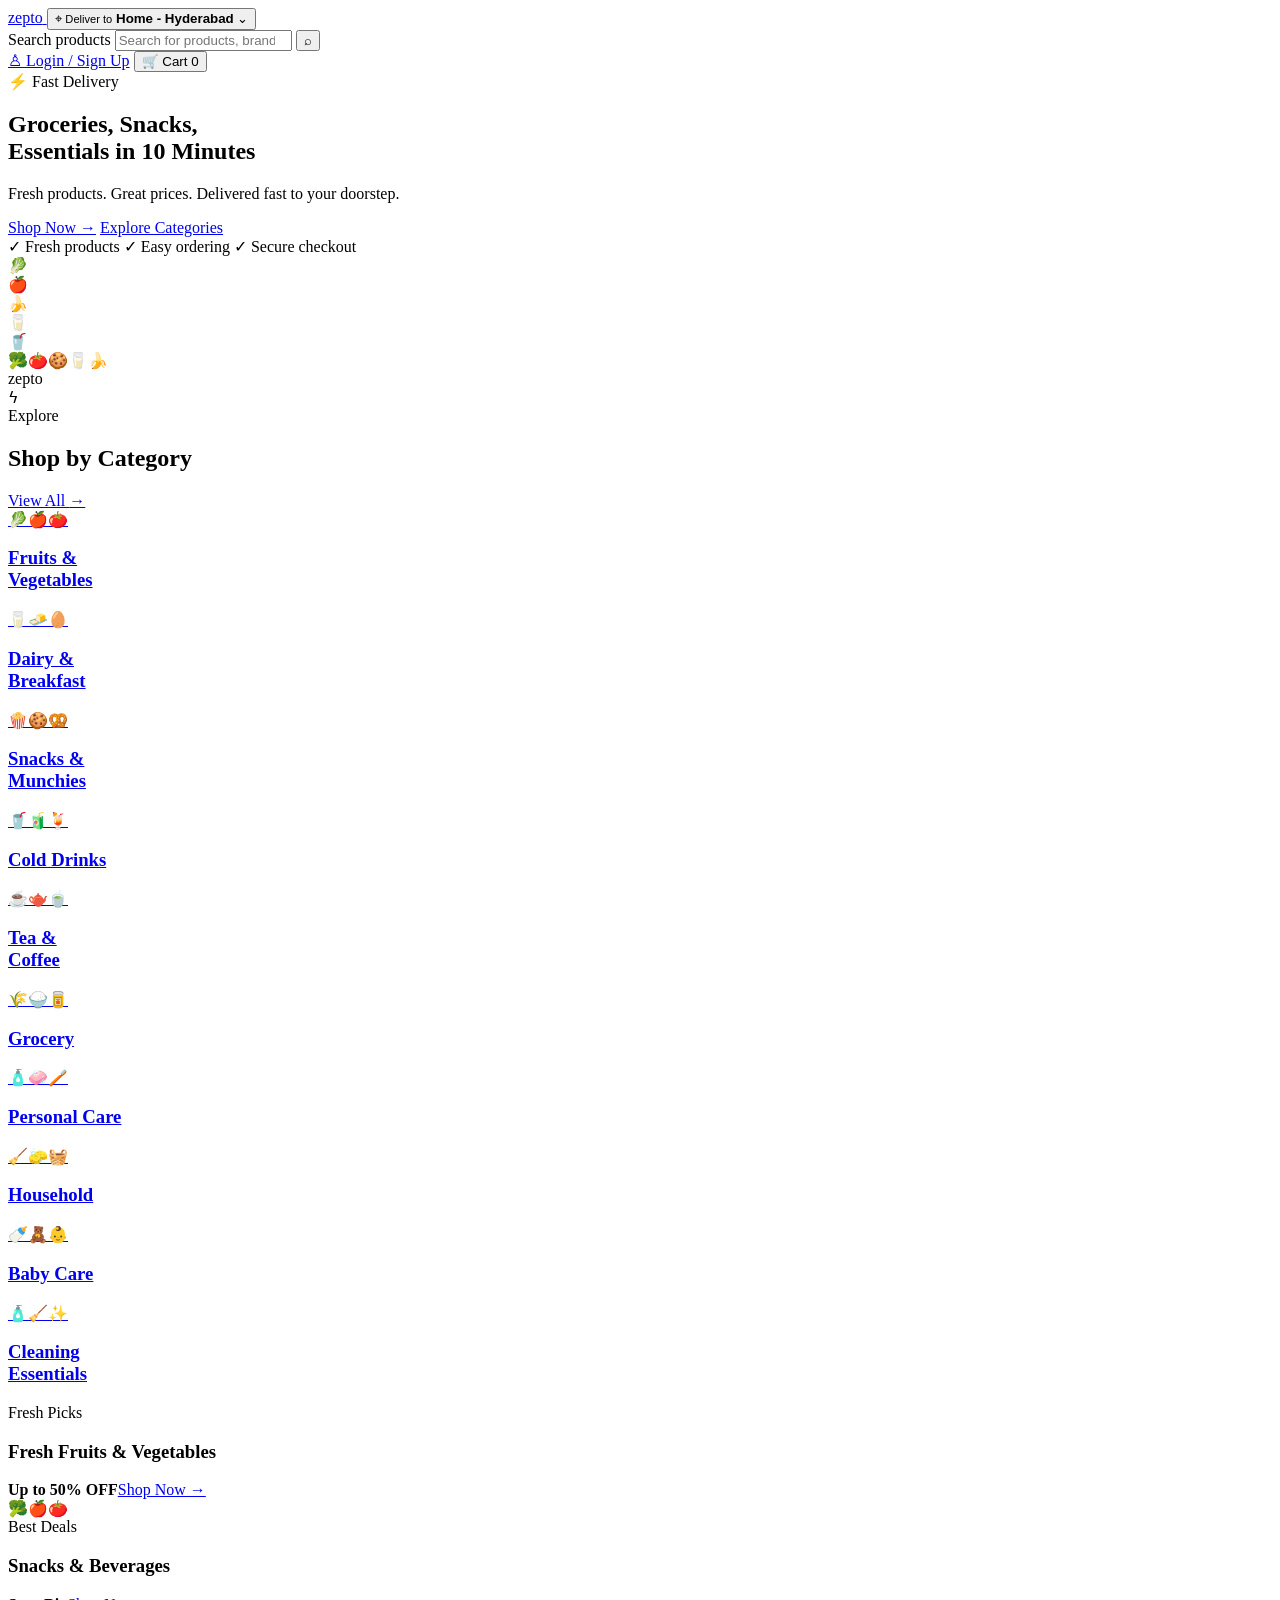
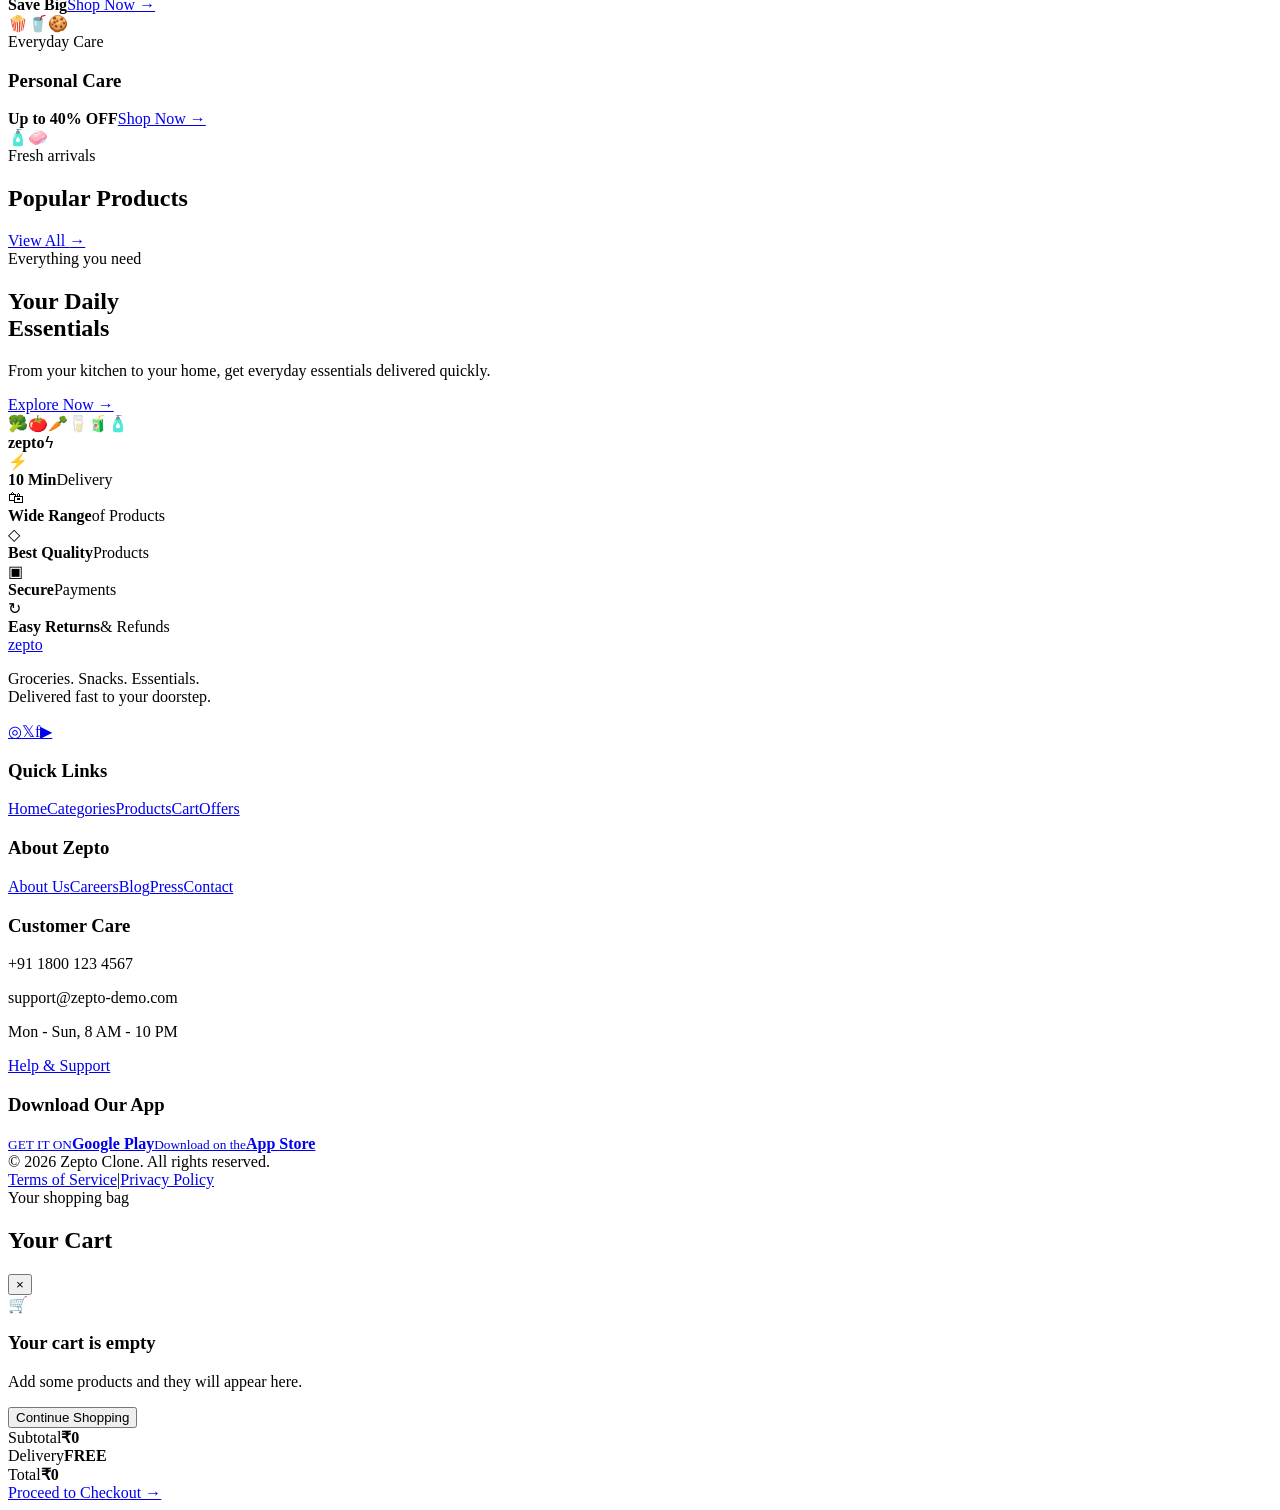
==== index.html @ 697de22f "Add Zepto static website" ====
<!DOCTYPE html>
<html lang="en">
<head>
  <meta charset="UTF-8">
  <meta name="viewport" content="width=device-width, initial-scale=1.0">
  <meta name="description" content="Zepto-style grocery delivery static website">
  <title>Zepto | Groceries delivered in minutes</title>
  <link rel="stylesheet" href="css/style.css">
  <link rel="stylesheet" href="css/navbar.css">
  <link rel="stylesheet" href="css/category.css">
  <link rel="stylesheet" href="css/product.css">
  <link rel="stylesheet" href="css/cart.css">
  <link rel="stylesheet" href="css/responsive.css">
</head>
<body>

  <!-- ==================== NAVBAR ==================== -->
  <header class="site-header">
    <nav class="navbar container">
      <a href="index.html" class="brand" aria-label="Zepto home">
        <span class="brand-text">zepto</span>
      </a>

      <button class="location-selector" id="locationSelector" type="button">
        <span class="location-icon">⌖</span>
        <span class="location-content">
          <small>Deliver to</small>
          <strong id="selectedLocation">Home - Hyderabad</strong>
        </span>
        <span class="location-arrow">⌄</span>
      </button>

      <div class="search-wrapper">
        <label for="searchInput" class="sr-only">Search products</label>
        <input id="searchInput" class="search-input" type="search"
               placeholder="Search for products, brands and more..." autocomplete="off">
        <button id="searchButton" class="search-button" type="button" aria-label="Search">⌕</button>
      </div>

      <div class="nav-actions">
        <a href="#" class="login-link" id="loginLink">♙ <span>Login / Sign Up</span></a>
        <button class="cart-button" id="cartButton" type="button">
          🛒 <span>Cart</span>
          <span class="cart-badge" id="cartCount">0</span>
        </button>
      </div>
    </nav>
  </header>

  <main>

    <!-- ==================== HERO / COVER ==================== -->
    <section class="hero-section container" aria-label="Zepto grocery delivery">
      <div class="hero-content">
        <div class="hero-badge"><span>⚡</span> Fast Delivery</div>
        <h1>Groceries, Snacks,<br>Essentials <span>in 10 Minutes</span></h1>
        <p>Fresh products. Great prices. Delivered fast to your doorstep.</p>

        <div class="hero-actions">
          <a href="#popular-products" class="primary-button">Shop Now <span>→</span></a>
          <a href="#categories" class="secondary-button">Explore Categories</a>
        </div>

        <div class="hero-trust">
          <span>✓ Fresh products</span>
          <span>✓ Easy ordering</span>
          <span>✓ Secure checkout</span>
        </div>
      </div>

      <div class="hero-visual" aria-hidden="true">
        <div class="hero-glow"></div>
        <div class="floating-product product-leaf">🥬</div>
        <div class="floating-product product-apple">🍎</div>
        <div class="floating-product product-banana">🍌</div>
        <div class="floating-product product-milk">🥛</div>
        <div class="floating-product product-drink">🥤</div>

        <div class="delivery-basket">
          <div class="basket-handle"></div>
          <div class="basket-items"><span>🥦</span><span>🍅</span><span>🍪</span><span>🥛</span><span>🍌</span></div>
          <div class="basket-logo">zepto</div>
        </div>
        <div class="lightning-shape">ϟ</div>
      </div>

      <div class="hero-dots" aria-hidden="true"><span class="active"></span><span></span><span></span></div>
    </section>

    <!-- ==================== CATEGORIES ==================== -->
    <section class="category-section container" id="categories">
      <div class="section-header">
        <div><span class="section-eyebrow">Explore</span><h2>Shop by Category</h2></div>
        <a href="pages/category.html" class="view-all">View All <span>→</span></a>
      </div>

      <div class="category-grid">
        <a href="pages/vegetables-fruits.html" class="category-card">
          <div class="category-image category-fruits"><span>🥬</span><span>🍎</span><span>🍅</span></div>
          <h3>Fruits &amp;<br>Vegetables</h3>
        </a>
        <a href="pages/grocery.html" class="category-card">
          <div class="category-image category-dairy"><span>🥛</span><span>🧈</span><span>🥚</span></div>
          <h3>Dairy &amp;<br>Breakfast</h3>
        </a>
        <a href="pages/category.html?category=snacks" class="category-card">
          <div class="category-image category-snacks"><span>🍿</span><span>🍪</span><span>🥨</span></div>
          <h3>Snacks &amp;<br>Munchies</h3>
        </a>
        <a href="pages/drinks.html" class="category-card">
          <div class="category-image category-drinks"><span>🥤</span><span>🧃</span><span>🍹</span></div>
          <h3>Cold Drinks</h3>
        </a>
        <a href="pages/category.html?category=tea-coffee" class="category-card">
          <div class="category-image category-coffee"><span>☕</span><span>🫖</span><span>🍵</span></div>
          <h3>Tea &amp;<br>Coffee</h3>
        </a>
        <a href="pages/grocery.html" class="category-card">
          <div class="category-image category-grocery"><span>🌾</span><span>🍚</span><span>🥫</span></div>
          <h3>Grocery</h3>
        </a>
        <a href="pages/personal-care.html" class="category-card">
          <div class="category-image category-care"><span>🧴</span><span>🧼</span><span>🪥</span></div>
          <h3>Personal Care</h3>
        </a>
        <a href="pages/category.html?category=household" class="category-card">
          <div class="category-image category-home"><span>🧹</span><span>🧽</span><span>🧺</span></div>
          <h3>Household</h3>
        </a>
        <a href="pages/category.html?category=baby-care" class="category-card">
          <div class="category-image category-baby"><span>🍼</span><span>🧸</span><span>👶</span></div>
          <h3>Baby Care</h3>
        </a>
        <a href="pages/category.html?category=cleaning" class="category-card">
          <div class="category-image category-cleaning"><span>🧴</span><span>🧹</span><span>✨</span></div>
          <h3>Cleaning<br>Essentials</h3>
        </a>
      </div>
    </section>

    <!-- ==================== OFFER BANNERS ==================== -->
    <section class="offers-section container">
      <article class="offer-card offer-fruits">
        <div class="offer-content"><span class="offer-label">Fresh Picks</span><h3>Fresh Fruits &amp; Vegetables</h3><strong>Up to 50% OFF</strong><a href="pages/vegetables-fruits.html" class="offer-button">Shop Now →</a></div>
        <div class="offer-art" aria-hidden="true">🥦🍎🍅</div>
      </article>
      <article class="offer-card offer-snacks">
        <div class="offer-content"><span class="offer-label">Best Deals</span><h3>Snacks &amp; Beverages</h3><strong>Save Big</strong><a href="pages/drinks.html" class="offer-button">Shop Now →</a></div>
        <div class="offer-art" aria-hidden="true">🍿🥤🍪</div>
      </article>
      <article class="offer-card offer-care">
        <div class="offer-content"><span class="offer-label">Everyday Care</span><h3>Personal Care</h3><strong>Up to 40% OFF</strong><a href="pages/personal-care.html" class="offer-button">Shop Now →</a></div>
        <div class="offer-art" aria-hidden="true">🧴🧼</div>
      </article>
    </section>

    <!-- ==================== POPULAR PRODUCTS ==================== -->
    <section class="products-section container" id="popular-products">
      <div class="section-header">
        <div><span class="section-eyebrow">Fresh arrivals</span><h2>Popular Products</h2></div>
        <a href="pages/category.html" class="view-all">View All <span>→</span></a>
      </div>

      <!-- js/products.js renders product cards here -->
      <div class="product-grid" id="productGrid"></div>

      <div class="products-empty" id="productsEmpty" hidden>
        <span>🔎</span><h3>No products found</h3><p>Try another product name or category.</p>
      </div>
    </section>

    <!-- ==================== DAILY ESSENTIALS ==================== -->
    <section class="daily-section container">
      <div class="daily-banner">
        <div class="daily-content">
          <span class="daily-label">Everything you need</span>
          <h2>Your Daily<br>Essentials</h2>
          <p>From your kitchen to your home, get everyday essentials delivered quickly.</p>
          <a href="pages/category.html" class="daily-button">Explore Now →</a>
        </div>
        <div class="daily-products" aria-hidden="true"><span>🥦</span><span>🍅</span><span>🥕</span><span>🥛</span><span>🧃</span><span>🧴</span></div>
        <div class="daily-brand"><strong>zepto</strong><span>ϟ</span></div>
      </div>
    </section>

    <!-- ==================== BENEFITS ==================== -->
    <section class="benefits-section container">
      <div class="benefit-card"><span class="benefit-icon">⚡</span><div><strong>10 Min</strong><span>Delivery</span></div></div>
      <div class="benefit-card"><span class="benefit-icon">🛍</span><div><strong>Wide Range</strong><span>of Products</span></div></div>
      <div class="benefit-card"><span class="benefit-icon">◇</span><div><strong>Best Quality</strong><span>Products</span></div></div>
      <div class="benefit-card"><span class="benefit-icon">▣</span><div><strong>Secure</strong><span>Payments</span></div></div>
      <div class="benefit-card"><span class="benefit-icon">↻</span><div><strong>Easy Returns</strong><span>&amp; Refunds</span></div></div>
    </section>
  </main>

  <!-- ==================== FOOTER ==================== -->
  <footer class="site-footer">
    <div class="footer-main container">
      <div class="footer-brand-column">
        <a href="index.html" class="footer-logo">zepto</a>
        <p>Groceries. Snacks. Essentials.<br>Delivered fast to your doorstep.</p>
        <div class="social-links"><a href="#" aria-label="Instagram">◎</a><a href="#" aria-label="Twitter">𝕏</a><a href="#" aria-label="Facebook">f</a><a href="#" aria-label="YouTube">▶</a></div>
      </div>
      <div class="footer-column"><h3>Quick Links</h3><a href="index.html">Home</a><a href="pages/category.html">Categories</a><a href="#popular-products">Products</a><a href="pages/cart.html">Cart</a><a href="#">Offers</a></div>
      <div class="footer-column"><h3>About Zepto</h3><a href="#">About Us</a><a href="#">Careers</a><a href="#">Blog</a><a href="#">Press</a><a href="#">Contact</a></div>
      <div class="footer-column"><h3>Customer Care</h3><p>+91 1800 123 4567</p><p>support@zepto-demo.com</p><p>Mon - Sun, 8 AM - 10 PM</p><a href="#">Help &amp; Support</a></div>
      <div class="footer-column app-column"><h3>Download Our App</h3><a href="#" class="app-badge"><small>GET IT ON</small><strong>Google Play</strong></a><a href="#" class="app-badge"><small>Download on the</small><strong>App Store</strong></a></div>
    </div>
    <div class="footer-bottom"><div class="container footer-bottom-inner"><span>© 2026 Zepto Clone. All rights reserved.</span><div><a href="#">Terms of Service</a><span>|</span><a href="#">Privacy Policy</a></div></div></div>
  </footer>

  <!-- ==================== CART DRAWER ==================== -->
  <div class="cart-overlay" id="cartOverlay"></div>
  <aside class="cart-drawer" id="cartDrawer" aria-label="Shopping cart">
    <div class="cart-header"><div><span class="section-eyebrow">Your shopping bag</span><h2>Your Cart</h2></div><button class="cart-close" id="cartClose" type="button" aria-label="Close cart">×</button></div>
    <div class="cart-items" id="cartItems">
      <div class="empty-cart" id="emptyCart"><div class="empty-cart-icon">🛒</div><h3>Your cart is empty</h3><p>Add some products and they will appear here.</p><button class="continue-shopping" id="continueShopping" type="button">Continue Shopping</button></div>
    </div>
    <div class="cart-summary">
      <div class="summary-row"><span>Subtotal</span><strong id="cartSubtotal">₹0</strong></div>
      <div class="summary-row"><span>Delivery</span><strong id="deliveryFee">FREE</strong></div>
      <div class="summary-total"><span>Total</span><strong id="cartTotal">₹0</strong></div>
      <a href="pages/address.html" class="checkout-button" id="checkoutButton">Proceed to Checkout →</a>
    </div>
  </aside>

  <!-- ==================== LOCATION MODAL ==================== -->
  <div class="location-modal" id="locationModal" hidden>
    <div class="location-modal-content">
      <button class="modal-close" id="locationModalClose" type="button">×</button>
      <span class="modal-icon">⌖</span><h2>Choose your location</h2>
      <p>Set your delivery location to see products available near you.</p>
      <button class="location-option" type="button"><strong>Home</strong><span>Hyderabad</span></button>
      <button class="location-option" type="button"><strong>Office</strong><span>Add an office location</span></button>
    </div>
  </div>

  <!-- Target JavaScript structure -->
  <script src="js/products.js" defer></script>
  <script src="js/cart.js" defer></script>
  <script src="js/search.js" defer></script>
  <script src="js/app.js" defer></script>
</body>
</html>
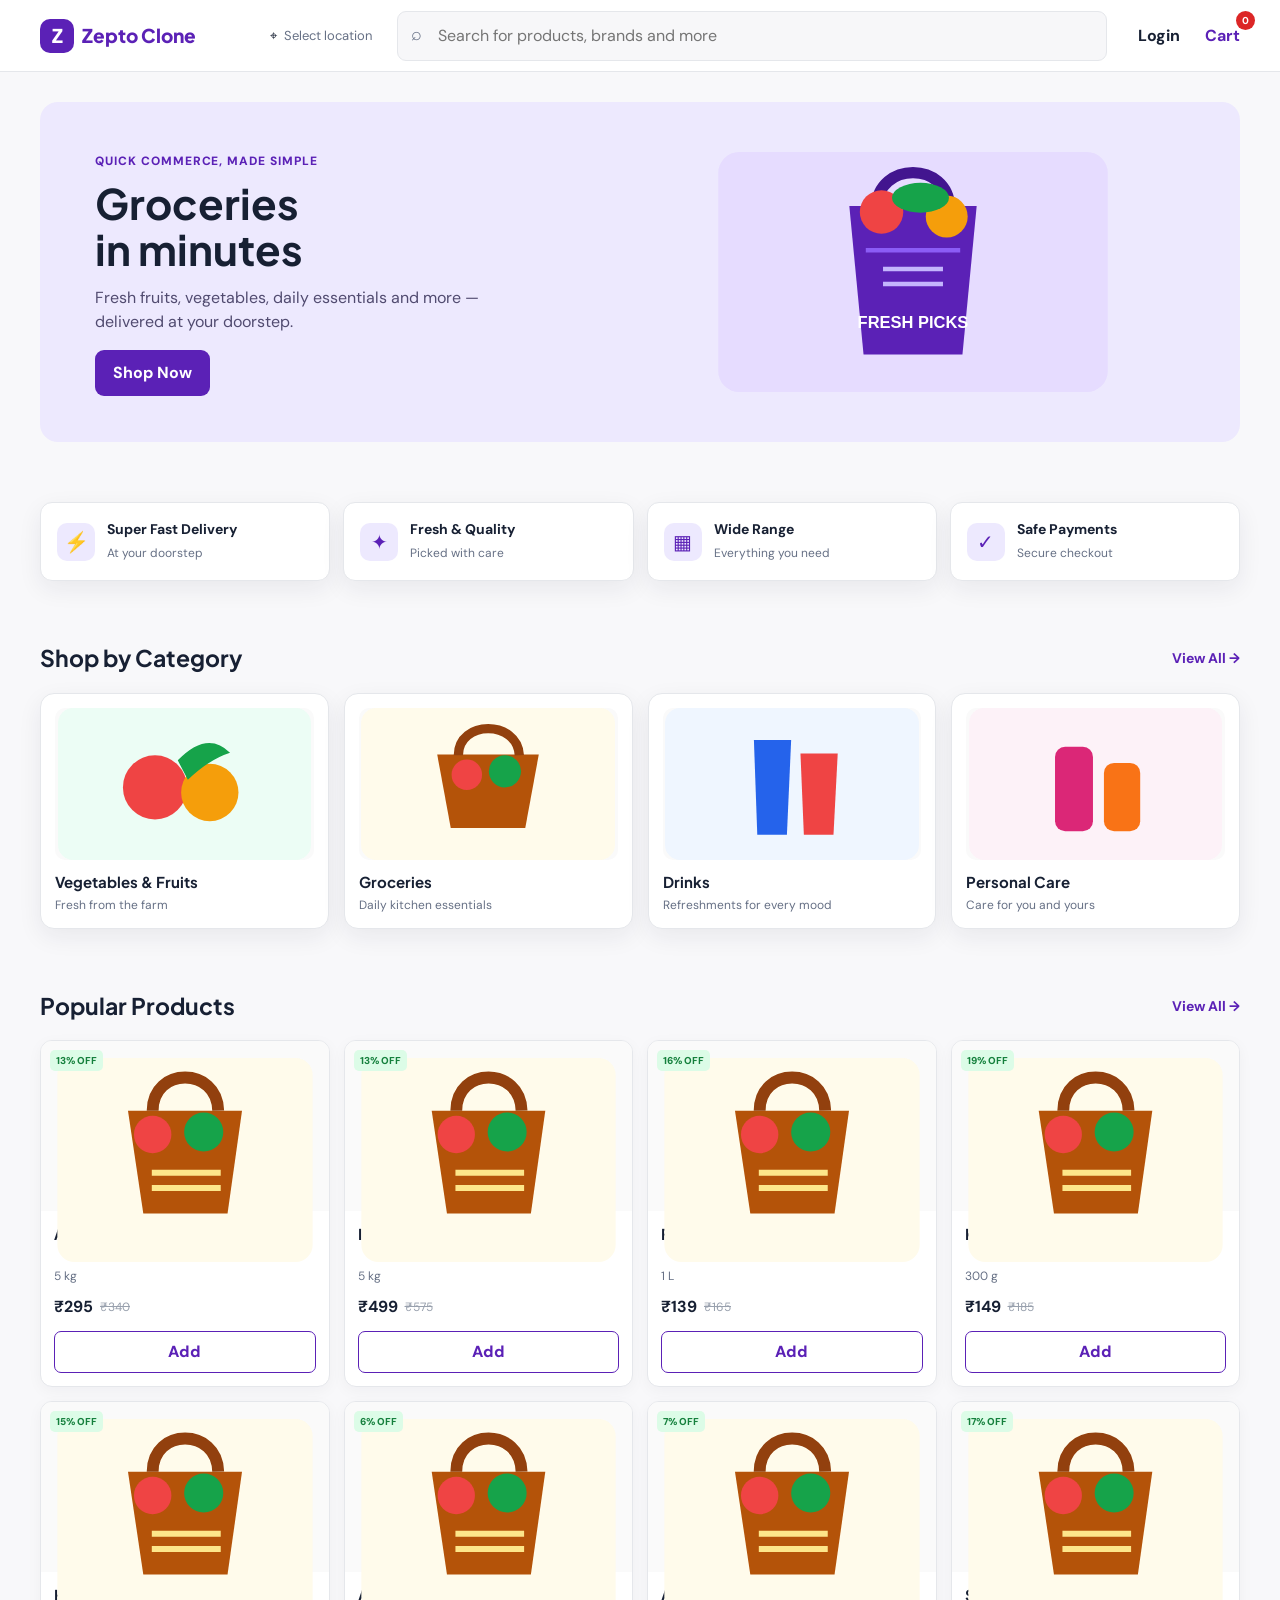
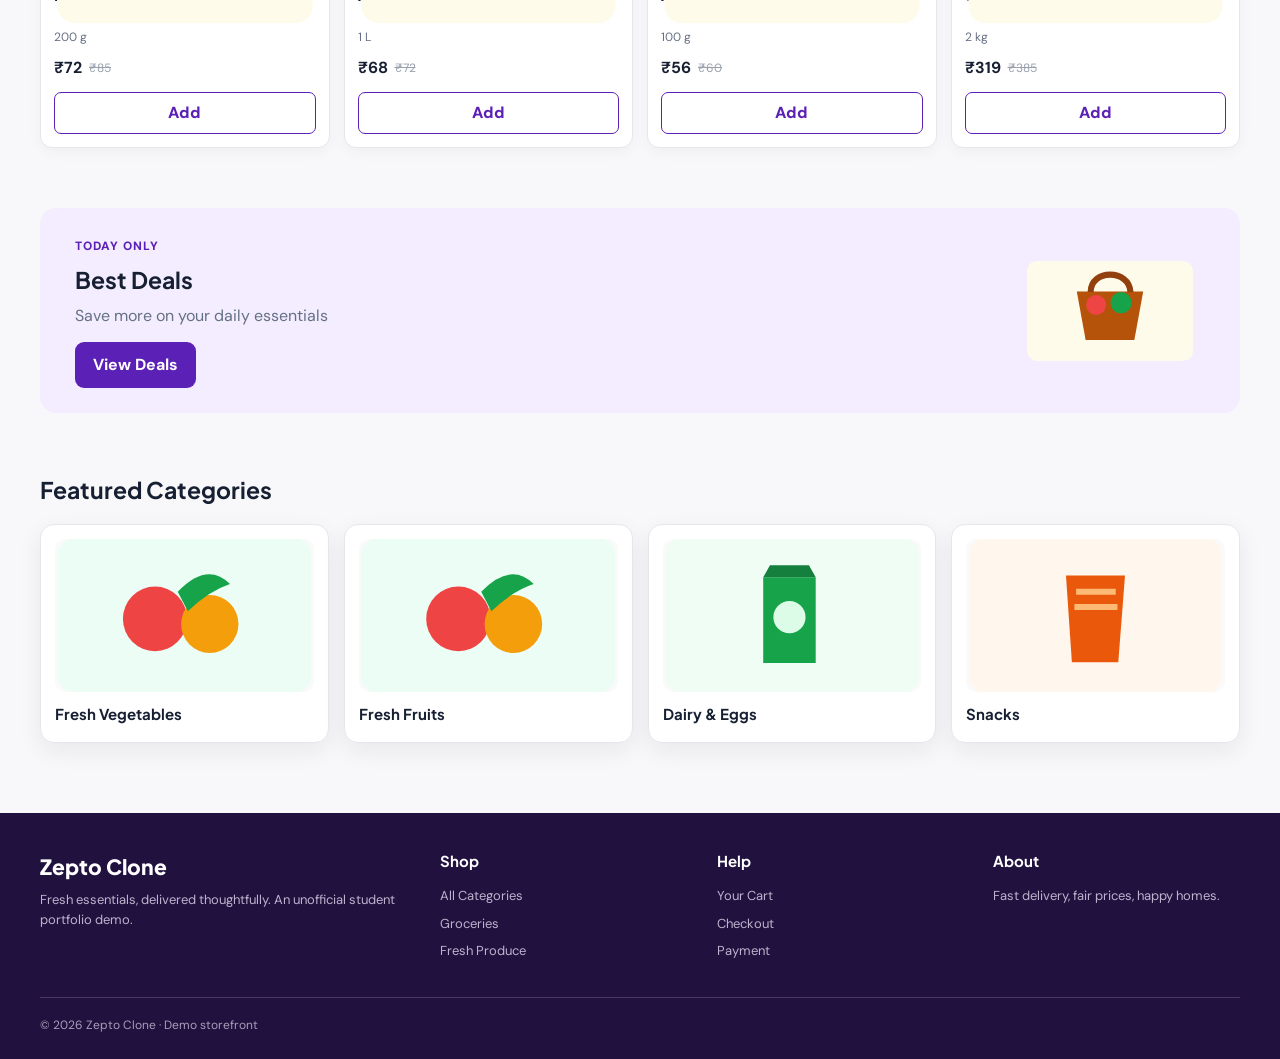
==== commit f6438c97: "Rebuild Zepto clone storefront" ====
--- a/index.html
+++ b/index.html
@@ -1,244 +1,12 @@
-<!DOCTYPE html>
-<html lang="en">
-<head>
-  <meta charset="UTF-8">
-  <meta name="viewport" content="width=device-width, initial-scale=1.0">
-  <meta name="description" content="Zepto-style grocery delivery static website">
-  <title>Zepto | Groceries delivered in minutes</title>
-  <link rel="stylesheet" href="css/style.css">
-  <link rel="stylesheet" href="css/navbar.css">
-  <link rel="stylesheet" href="css/category.css">
-  <link rel="stylesheet" href="css/product.css">
-  <link rel="stylesheet" href="css/cart.css">
-  <link rel="stylesheet" href="css/responsive.css">
-</head>
+<!doctype html>
+<html lang="en"><head><meta charset="utf-8"><meta name="viewport" content="width=device-width,initial-scale=1"><title>Zepto Clone | Groceries in minutes</title><link rel="stylesheet" href="css/style.css"><link rel="stylesheet" href="css/navbar.css"><link rel="stylesheet" href="css/product.css"><link rel="stylesheet" href="css/responsive.css"></head>
 <body>
-
-  <!-- ==================== NAVBAR ==================== -->
-  <header class="site-header">
-    <nav class="navbar container">
-      <a href="index.html" class="brand" aria-label="Zepto home">
-        <span class="brand-text">zepto</span>
-      </a>
-
-      <button class="location-selector" id="locationSelector" type="button">
-        <span class="location-icon">⌖</span>
-        <span class="location-content">
-          <small>Deliver to</small>
-          <strong id="selectedLocation">Home - Hyderabad</strong>
-        </span>
-        <span class="location-arrow">⌄</span>
-      </button>
-
-      <div class="search-wrapper">
-        <label for="searchInput" class="sr-only">Search products</label>
-        <input id="searchInput" class="search-input" type="search"
-               placeholder="Search for products, brands and more..." autocomplete="off">
-        <button id="searchButton" class="search-button" type="button" aria-label="Search">⌕</button>
-      </div>
-
-      <div class="nav-actions">
-        <a href="#" class="login-link" id="loginLink">♙ <span>Login / Sign Up</span></a>
-        <button class="cart-button" id="cartButton" type="button">
-          🛒 <span>Cart</span>
-          <span class="cart-badge" id="cartCount">0</span>
-        </button>
-      </div>
-    </nav>
-  </header>
-
-  <main>
-
-    <!-- ==================== HERO / COVER ==================== -->
-    <section class="hero-section container" aria-label="Zepto grocery delivery">
-      <div class="hero-content">
-        <div class="hero-badge"><span>⚡</span> Fast Delivery</div>
-        <h1>Groceries, Snacks,<br>Essentials <span>in 10 Minutes</span></h1>
-        <p>Fresh products. Great prices. Delivered fast to your doorstep.</p>
-
-        <div class="hero-actions">
-          <a href="#popular-products" class="primary-button">Shop Now <span>→</span></a>
-          <a href="#categories" class="secondary-button">Explore Categories</a>
-        </div>
-
-        <div class="hero-trust">
-          <span>✓ Fresh products</span>
-          <span>✓ Easy ordering</span>
-          <span>✓ Secure checkout</span>
-        </div>
-      </div>
-
-      <div class="hero-visual" aria-hidden="true">
-        <div class="hero-glow"></div>
-        <div class="floating-product product-leaf">🥬</div>
-        <div class="floating-product product-apple">🍎</div>
-        <div class="floating-product product-banana">🍌</div>
-        <div class="floating-product product-milk">🥛</div>
-        <div class="floating-product product-drink">🥤</div>
-
-        <div class="delivery-basket">
-          <div class="basket-handle"></div>
-          <div class="basket-items"><span>🥦</span><span>🍅</span><span>🍪</span><span>🥛</span><span>🍌</span></div>
-          <div class="basket-logo">zepto</div>
-        </div>
-        <div class="lightning-shape">ϟ</div>
-      </div>
-
-      <div class="hero-dots" aria-hidden="true"><span class="active"></span><span></span><span></span></div>
-    </section>
-
-    <!-- ==================== CATEGORIES ==================== -->
-    <section class="category-section container" id="categories">
-      <div class="section-header">
-        <div><span class="section-eyebrow">Explore</span><h2>Shop by Category</h2></div>
-        <a href="pages/category.html" class="view-all">View All <span>→</span></a>
-      </div>
-
-      <div class="category-grid">
-        <a href="pages/vegetables-fruits.html" class="category-card">
-          <div class="category-image category-fruits"><span>🥬</span><span>🍎</span><span>🍅</span></div>
-          <h3>Fruits &amp;<br>Vegetables</h3>
-        </a>
-        <a href="pages/grocery.html" class="category-card">
-          <div class="category-image category-dairy"><span>🥛</span><span>🧈</span><span>🥚</span></div>
-          <h3>Dairy &amp;<br>Breakfast</h3>
-        </a>
-        <a href="pages/category.html?category=snacks" class="category-card">
-          <div class="category-image category-snacks"><span>🍿</span><span>🍪</span><span>🥨</span></div>
-          <h3>Snacks &amp;<br>Munchies</h3>
-        </a>
-        <a href="pages/drinks.html" class="category-card">
-          <div class="category-image category-drinks"><span>🥤</span><span>🧃</span><span>🍹</span></div>
-          <h3>Cold Drinks</h3>
-        </a>
-        <a href="pages/category.html?category=tea-coffee" class="category-card">
-          <div class="category-image category-coffee"><span>☕</span><span>🫖</span><span>🍵</span></div>
-          <h3>Tea &amp;<br>Coffee</h3>
-        </a>
-        <a href="pages/grocery.html" class="category-card">
-          <div class="category-image category-grocery"><span>🌾</span><span>🍚</span><span>🥫</span></div>
-          <h3>Grocery</h3>
-        </a>
-        <a href="pages/personal-care.html" class="category-card">
-          <div class="category-image category-care"><span>🧴</span><span>🧼</span><span>🪥</span></div>
-          <h3>Personal Care</h3>
-        </a>
-        <a href="pages/category.html?category=household" class="category-card">
-          <div class="category-image category-home"><span>🧹</span><span>🧽</span><span>🧺</span></div>
-          <h3>Household</h3>
-        </a>
-        <a href="pages/category.html?category=baby-care" class="category-card">
-          <div class="category-image category-baby"><span>🍼</span><span>🧸</span><span>👶</span></div>
-          <h3>Baby Care</h3>
-        </a>
-        <a href="pages/category.html?category=cleaning" class="category-card">
-          <div class="category-image category-cleaning"><span>🧴</span><span>🧹</span><span>✨</span></div>
-          <h3>Cleaning<br>Essentials</h3>
-        </a>
-      </div>
-    </section>
-
-    <!-- ==================== OFFER BANNERS ==================== -->
-    <section class="offers-section container">
-      <article class="offer-card offer-fruits">
-        <div class="offer-content"><span class="offer-label">Fresh Picks</span><h3>Fresh Fruits &amp; Vegetables</h3><strong>Up to 50% OFF</strong><a href="pages/vegetables-fruits.html" class="offer-button">Shop Now →</a></div>
-        <div class="offer-art" aria-hidden="true">🥦🍎🍅</div>
-      </article>
-      <article class="offer-card offer-snacks">
-        <div class="offer-content"><span class="offer-label">Best Deals</span><h3>Snacks &amp; Beverages</h3><strong>Save Big</strong><a href="pages/drinks.html" class="offer-button">Shop Now →</a></div>
-        <div class="offer-art" aria-hidden="true">🍿🥤🍪</div>
-      </article>
-      <article class="offer-card offer-care">
-        <div class="offer-content"><span class="offer-label">Everyday Care</span><h3>Personal Care</h3><strong>Up to 40% OFF</strong><a href="pages/personal-care.html" class="offer-button">Shop Now →</a></div>
-        <div class="offer-art" aria-hidden="true">🧴🧼</div>
-      </article>
-    </section>
-
-    <!-- ==================== POPULAR PRODUCTS ==================== -->
-    <section class="products-section container" id="popular-products">
-      <div class="section-header">
-        <div><span class="section-eyebrow">Fresh arrivals</span><h2>Popular Products</h2></div>
-        <a href="pages/category.html" class="view-all">View All <span>→</span></a>
-      </div>
-
-      <!-- js/products.js renders product cards here -->
-      <div class="product-grid" id="productGrid"></div>
-
-      <div class="products-empty" id="productsEmpty" hidden>
-        <span>🔎</span><h3>No products found</h3><p>Try another product name or category.</p>
-      </div>
-    </section>
-
-    <!-- ==================== DAILY ESSENTIALS ==================== -->
-    <section class="daily-section container">
-      <div class="daily-banner">
-        <div class="daily-content">
-          <span class="daily-label">Everything you need</span>
-          <h2>Your Daily<br>Essentials</h2>
-          <p>From your kitchen to your home, get everyday essentials delivered quickly.</p>
-          <a href="pages/category.html" class="daily-button">Explore Now →</a>
-        </div>
-        <div class="daily-products" aria-hidden="true"><span>🥦</span><span>🍅</span><span>🥕</span><span>🥛</span><span>🧃</span><span>🧴</span></div>
-        <div class="daily-brand"><strong>zepto</strong><span>ϟ</span></div>
-      </div>
-    </section>
-
-    <!-- ==================== BENEFITS ==================== -->
-    <section class="benefits-section container">
-      <div class="benefit-card"><span class="benefit-icon">⚡</span><div><strong>10 Min</strong><span>Delivery</span></div></div>
-      <div class="benefit-card"><span class="benefit-icon">🛍</span><div><strong>Wide Range</strong><span>of Products</span></div></div>
-      <div class="benefit-card"><span class="benefit-icon">◇</span><div><strong>Best Quality</strong><span>Products</span></div></div>
-      <div class="benefit-card"><span class="benefit-icon">▣</span><div><strong>Secure</strong><span>Payments</span></div></div>
-      <div class="benefit-card"><span class="benefit-icon">↻</span><div><strong>Easy Returns</strong><span>&amp; Refunds</span></div></div>
-    </section>
-  </main>
-
-  <!-- ==================== FOOTER ==================== -->
-  <footer class="site-footer">
-    <div class="footer-main container">
-      <div class="footer-brand-column">
-        <a href="index.html" class="footer-logo">zepto</a>
-        <p>Groceries. Snacks. Essentials.<br>Delivered fast to your doorstep.</p>
-        <div class="social-links"><a href="#" aria-label="Instagram">◎</a><a href="#" aria-label="Twitter">𝕏</a><a href="#" aria-label="Facebook">f</a><a href="#" aria-label="YouTube">▶</a></div>
-      </div>
-      <div class="footer-column"><h3>Quick Links</h3><a href="index.html">Home</a><a href="pages/category.html">Categories</a><a href="#popular-products">Products</a><a href="pages/cart.html">Cart</a><a href="#">Offers</a></div>
-      <div class="footer-column"><h3>About Zepto</h3><a href="#">About Us</a><a href="#">Careers</a><a href="#">Blog</a><a href="#">Press</a><a href="#">Contact</a></div>
-      <div class="footer-column"><h3>Customer Care</h3><p>+91 1800 123 4567</p><p>support@zepto-demo.com</p><p>Mon - Sun, 8 AM - 10 PM</p><a href="#">Help &amp; Support</a></div>
-      <div class="footer-column app-column"><h3>Download Our App</h3><a href="#" class="app-badge"><small>GET IT ON</small><strong>Google Play</strong></a><a href="#" class="app-badge"><small>Download on the</small><strong>App Store</strong></a></div>
-    </div>
-    <div class="footer-bottom"><div class="container footer-bottom-inner"><span>© 2026 Zepto Clone. All rights reserved.</span><div><a href="#">Terms of Service</a><span>|</span><a href="#">Privacy Policy</a></div></div></div>
-  </footer>
-
-  <!-- ==================== CART DRAWER ==================== -->
-  <div class="cart-overlay" id="cartOverlay"></div>
-  <aside class="cart-drawer" id="cartDrawer" aria-label="Shopping cart">
-    <div class="cart-header"><div><span class="section-eyebrow">Your shopping bag</span><h2>Your Cart</h2></div><button class="cart-close" id="cartClose" type="button" aria-label="Close cart">×</button></div>
-    <div class="cart-items" id="cartItems">
-      <div class="empty-cart" id="emptyCart"><div class="empty-cart-icon">🛒</div><h3>Your cart is empty</h3><p>Add some products and they will appear here.</p><button class="continue-shopping" id="continueShopping" type="button">Continue Shopping</button></div>
-    </div>
-    <div class="cart-summary">
-      <div class="summary-row"><span>Subtotal</span><strong id="cartSubtotal">₹0</strong></div>
-      <div class="summary-row"><span>Delivery</span><strong id="deliveryFee">FREE</strong></div>
-      <div class="summary-total"><span>Total</span><strong id="cartTotal">₹0</strong></div>
-      <a href="pages/address.html" class="checkout-button" id="checkoutButton">Proceed to Checkout →</a>
-    </div>
-  </aside>
-
-  <!-- ==================== LOCATION MODAL ==================== -->
-  <div class="location-modal" id="locationModal" hidden>
-    <div class="location-modal-content">
-      <button class="modal-close" id="locationModalClose" type="button">×</button>
-      <span class="modal-icon">⌖</span><h2>Choose your location</h2>
-      <p>Set your delivery location to see products available near you.</p>
-      <button class="location-option" type="button"><strong>Home</strong><span>Hyderabad</span></button>
-      <button class="location-option" type="button"><strong>Office</strong><span>Add an office location</span></button>
-    </div>
-  </div>
-
-  <!-- Target JavaScript structure -->
-  <script src="js/products.js" defer></script>
-  <script src="js/cart.js" defer></script>
-  <script src="js/search.js" defer></script>
-  <script src="js/app.js" defer></script>
-</body>
-</html>+<header class="navbar"><div class="container nav-inner"><a class="brand" href="index.html"><span class="brand-mark">Z</span><span>Zepto Clone</span></a><button class="location-button" data-location-button type="button">⌖ <span data-location-label>Select location</span></button><div class="search-wrap"><span class="search-icon">⌕</span><input data-search-input type="search" placeholder="Search for products, brands and more" aria-label="Search products"></div><div class="nav-actions"><button class="login-button" data-login-button type="button"><span data-login-label>Login</span></button><a class="cart-link" href="pages/cart.html">Cart <span class="cart-count" data-cart-count hidden>0</span></a></div></div></header>
+<main class="container"><section class="section"><div class="hero"><div><span class="eyebrow">Quick commerce, made simple</span><h1>Groceries<br>in minutes</h1><p>Fresh fruits, vegetables, daily essentials and more — delivered at your doorstep.</p><a class="button" href="#categories">Shop Now</a></div><div class="hero-visual"><img src="assets/banners/hero-banner.svg" alt="Grocery delivery bag filled with fresh produce"></div></div></section>
+<section class="section"><div class="benefit-grid"><div class="benefit"><div class="benefit-icon">⚡</div><div><strong>Super Fast Delivery</strong><span>At your doorstep</span></div></div><div class="benefit"><div class="benefit-icon">✦</div><div><strong>Fresh &amp; Quality</strong><span>Picked with care</span></div></div><div class="benefit"><div class="benefit-icon">▦</div><div><strong>Wide Range</strong><span>Everything you need</span></div></div><div class="benefit"><div class="benefit-icon">✓</div><div><strong>Safe Payments</strong><span>Secure checkout</span></div></div></div></section>
+<section class="section" id="categories"><div class="section-heading"><h2>Shop by Category</h2><a class="view-all" href="pages/category.html">View All →</a></div><div class="category-grid"><a class="category-card" href="pages/vegetables-fruits.html"><img src="assets/categories/fruits-vegetables.svg" alt="Vegetables and fruits"><h3>Vegetables &amp; Fruits</h3><p>Fresh from the farm</p></a><a class="category-card" href="pages/grocery.html"><img src="assets/categories/grocery.svg" alt="Groceries"><h3>Groceries</h3><p>Daily kitchen essentials</p></a><a class="category-card" href="pages/drinks.html"><img src="assets/categories/drinks.svg" alt="Drinks"><h3>Drinks</h3><p>Refreshments for every mood</p></a><a class="category-card" href="pages/personal-care.html"><img src="assets/categories/personal-care.svg" alt="Personal care"><h3>Personal Care</h3><p>Care for you and yours</p></a></div></section>
+<section class="section"><div class="section-heading"><h2>Popular Products</h2><a class="view-all" href="pages/category.html">View All →</a></div><div class="product-grid" data-featured-products></div></section>
+<section class="section"><div class="deal-banner"><div><span class="eyebrow">Today only</span><h2>Best Deals</h2><p>Save more on your daily essentials</p><a class="button" href="pages/grocery.html">View Deals</a></div><img src="assets/categories/grocery.svg" alt="Grocery basket"></div></section>
+<section class="section"><div class="section-heading"><h2>Featured Categories</h2></div><div class="category-grid"><a class="category-card" href="pages/vegetables-fruits.html"><img src="assets/categories/fruits-vegetables.svg" alt="Fresh vegetables"><h3>Fresh Vegetables</h3></a><a class="category-card" href="pages/vegetables-fruits.html"><img src="assets/categories/fruits-vegetables.svg" alt="Fresh fruits"><h3>Fresh Fruits</h3></a><a class="category-card" href="pages/grocery.html"><img src="assets/categories/dairy-breakfast.svg" alt="Dairy and eggs"><h3>Dairy &amp; Eggs</h3></a><a class="category-card" href="pages/grocery.html"><img src="assets/categories/snacks.svg" alt="Snacks"><h3>Snacks</h3></a></div></section></main>
+<footer class="footer"><div class="container footer-grid"><div><div class="footer-brand">Zepto Clone</div><p>Fresh essentials, delivered thoughtfully. An unofficial student portfolio demo.</p></div><div><h3>Shop</h3><a href="pages/category.html">All Categories</a><a href="pages/grocery.html">Groceries</a><a href="pages/vegetables-fruits.html">Fresh Produce</a></div><div><h3>Help</h3><a href="pages/cart.html">Your Cart</a><a href="pages/address.html">Checkout</a><a href="pages/payment.html">Payment</a></div><div><h3>About</h3><p>Fast delivery, fair prices, happy homes.</p></div></div><div class="container footer-bottom">© 2026 Zepto Clone · Demo storefront</div></footer>
+<script src="js/products.js"></script><script src="js/cart.js"></script><script src="js/search.js"></script><script src="js/app.js"></script></body></html>
--- a/css/style.css
+++ b/css/style.css
@@ -0,0 +1,9 @@
+@import url('https://fonts.googleapis.com/css2?family=DM+Sans:wght@400;500;600;700&family=Plus+Jakarta+Sans:wght@600;700;800&display=swap');
+:root { --purple:#5B21B6; --purple-dark:#42158F; --lavender:#EDE9FE; --bg:#F8F8FA; --white:#fff; --text:#172033; --muted:#667085; --border:#E5E7EB; --success:#16A34A; --danger:#DC2626; --shadow:0 8px 24px rgba(23,32,51,.07); --radius:14px; }
+* { box-sizing:border-box; } body { margin:0; background:var(--bg); color:var(--text); font-family:'DM Sans',sans-serif; line-height:1.5; } a { color:inherit; text-decoration:none; } button, input, select { font:inherit; } button { cursor:pointer; } img { max-width:100%; display:block; } .container { width:min(1200px,calc(100% - 40px)); margin:auto; }
+.section { padding:30px 0; } .section-heading { display:flex; align-items:center; justify-content:space-between; gap:16px; margin-bottom:17px; } h1,h2,h3,p { margin-top:0; } h1,h2,h3 { font-family:'Plus Jakarta Sans',sans-serif; } h1 { font-size:34px; line-height:1.1; } h2 { font-size:23px; margin-bottom:0; } h3 { font-size:15px; line-height:1.35; } .muted { color:var(--muted); } .view-all { color:var(--purple); font-size:14px; font-weight:700; } .button { display:inline-flex; align-items:center; justify-content:center; border:0; border-radius:9px; padding:11px 18px; background:var(--purple); color:white; font-weight:700; transition:.2s ease; } .button:hover { background:var(--purple-dark); transform:translateY(-1px); } .button.secondary { background:var(--lavender); color:var(--purple); } .eyebrow { color:var(--purple); font-size:12px; font-weight:800; letter-spacing:.08em; text-transform:uppercase; }
+.hero { overflow:hidden; border-radius:18px; background:var(--lavender); min-height:330px; display:grid; grid-template-columns:1fr 1fr; align-items:center; padding:35px 55px; position:relative; } .hero h1 { font-size:42px; max-width:400px; margin:8px 0 14px; } .hero p { color:#514b70; max-width:430px; } .hero-visual { height:270px; display:grid; place-items:center; } .hero-visual img { width:min(100%,390px); max-height:275px; object-fit:contain; }
+.benefit-grid { display:grid; grid-template-columns:repeat(4,1fr); gap:13px; } .benefit { background:white; border:1px solid var(--border); border-radius:12px; padding:16px; display:flex; align-items:center; gap:12px; box-shadow:var(--shadow); } .benefit-icon { width:38px; height:38px; display:grid; place-items:center; border-radius:10px; background:var(--lavender); color:var(--purple); font-size:20px; } .benefit strong { display:block; font-size:14px; } .benefit span { color:var(--muted); font-size:12px; }
+.category-grid { display:grid; grid-template-columns:repeat(4,1fr); gap:15px; } .category-card { background:white; border:1px solid var(--border); border-radius:var(--radius); padding:14px; box-shadow:var(--shadow); transition:.2s; } .category-card:hover { border-color:#c4b5fd; transform:translateY(-2px); } .category-card img { width:100%; aspect-ratio:1.7; object-fit:contain; background:#fafafa; border-radius:10px; margin-bottom:12px; } .category-card h3 { margin-bottom:4px; } .category-card p { color:var(--muted); font-size:12px; margin:0; }
+.deal-banner { border-radius:16px; padding:25px 35px; background:#f3edff; display:flex; align-items:center; justify-content:space-between; overflow:hidden; } .deal-banner img { width:190px; height:100px; object-fit:contain; } .deal-banner h2 { margin:6px 0; } .deal-banner p { color:var(--muted); margin:0 0 14px; } .footer { margin-top:40px; padding:38px 0 25px; background:#21113e; color:#e9e4f3; } .footer-grid { display:grid; grid-template-columns:1.5fr repeat(3,1fr); gap:30px; } .footer h3 { color:white; } .footer a,.footer p { color:#bdb3ce; font-size:13px; display:block; margin:8px 0; } .footer-brand { font-family:'Plus Jakarta Sans'; font-size:21px; font-weight:800; color:white; } .footer-bottom { border-top:1px solid #49375e; margin-top:28px; padding-top:18px; color:#a99dbb; font-size:12px; }
+.toast { position:fixed; z-index:10; right:20px; bottom:20px; padding:12px 16px; color:white; background:#172033; border-radius:8px; box-shadow:var(--shadow); transform:translateY(20px); opacity:0; pointer-events:none; transition:.2s; } .toast.show { opacity:1; transform:translateY(0); } .empty-state { text-align:center; padding:50px 20px; color:var(--muted); } .empty-state span { font-size:40px; } .empty-state h3 { color:var(--text); margin:10px 0 4px; }
--- a/css/navbar.css
+++ b/css/navbar.css
@@ -0,0 +1 @@
+.navbar { height:72px; background:var(--white); border-bottom:1px solid var(--border); position:sticky; top:0; z-index:5; } .nav-inner { height:100%; display:flex; align-items:center; gap:25px; } .brand { display:flex; align-items:center; gap:8px; min-width:205px; color:var(--purple); font-family:'Plus Jakarta Sans'; font-size:19px; font-weight:800; } .brand-mark { width:34px; height:34px; border-radius:10px; background:var(--purple); color:white; display:grid; place-items:center; font-size:19px; } .location-button { border:0; background:transparent; color:var(--text); display:flex; align-items:center; gap:7px; padding:8px 0; white-space:nowrap; font-size:13px; } .location-button span { color:var(--muted); max-width:120px; overflow:hidden; text-overflow:ellipsis; } .search-wrap { flex:1; position:relative; } .search-wrap input { width:100%; border:1px solid var(--border); background:#f7f7f9; border-radius:9px; padding:12px 16px 12px 40px; outline:0; } .search-wrap input:focus { border-color:#a78bfa; box-shadow:0 0 0 3px #ede9fe; } .search-icon { position:absolute; left:14px; top:10px; color:var(--muted); font-size:18px; } .nav-actions { display:flex; align-items:center; gap:19px; } .login-button { border:0; background:none; font-weight:700; color:var(--text); white-space:nowrap; } .cart-link { color:var(--purple); font-weight:700; position:relative; white-space:nowrap; } .cart-count { position:absolute; top:-13px; right:-15px; min-width:19px; height:19px; padding:0 4px; border-radius:20px; display:grid; place-items:center; background:var(--danger); color:white; font-size:10px; }
--- a/css/product.css
+++ b/css/product.css
@@ -0,0 +1 @@
+.product-grid { display:grid; grid-template-columns:repeat(4,1fr); gap:14px; } .product-card { background:white; border:1px solid var(--border); border-radius:12px; overflow:hidden; min-width:0; box-shadow:0 4px 15px rgba(23,32,51,.04); } .product-image { height:170px; position:relative; background:#fafafa; display:grid; place-items:center; padding:16px; } .product-image img { width:100%; height:100%; object-fit:contain; } .discount-tag { position:absolute; left:9px; top:9px; border-radius:5px; padding:3px 6px; background:#dcfce7; color:#15803d; font-size:10px; font-weight:800; } .product-card-body { padding:13px; } .product-card h3 { height:40px; margin:0 0 3px; overflow:hidden; } .product-weight { color:var(--muted); font-size:12px; margin:0 0 10px; } .product-price { display:flex; align-items:center; gap:7px; margin-bottom:12px; } .product-price strong { font-size:16px; } .product-price del { color:#98a0ad; font-size:12px; } .add-to-cart { width:100%; border:1px solid var(--purple); background:white; color:var(--purple); border-radius:7px; padding:8px; font-weight:800; } .add-to-cart:hover { background:var(--purple); color:white; } .listing-toolbar { display:flex; align-items:center; justify-content:space-between; gap:14px; margin:20px 0; } .sort-select { border:1px solid var(--border); background:white; border-radius:8px; padding:9px 12px; color:var(--text); }
--- a/css/responsive.css
+++ b/css/responsive.css
@@ -0,0 +1,3 @@
+@media (max-width:900px) { .nav-inner { gap:13px; } .brand { min-width:auto; } .brand span { display:none; } .location-button { display:none; } .product-grid { grid-template-columns:repeat(3,1fr); } .benefit-grid { grid-template-columns:repeat(2,1fr); } .category-layout { grid-template-columns:180px 1fr; gap:18px; } }
+@media (max-width:640px) { .container { width:min(100% - 24px,540px); } .section { padding:23px 0; } .navbar { height:auto; padding:10px 0; } .nav-inner { flex-wrap:wrap; gap:10px; } .brand { order:1; } .nav-actions { order:2; margin-left:auto; gap:12px; } .search-wrap { order:3; flex-basis:100%; } .hero { min-height:0; grid-template-columns:1fr; padding:26px 22px 0; } .hero h1 { font-size:32px; } .hero-visual { height:175px; } .hero-visual img { max-height:190px; } h2 { font-size:20px; } .benefit-grid,.category-grid,.promise-grid { grid-template-columns:repeat(2,1fr); gap:10px; } .benefit { padding:12px; } .benefit-icon { width:32px; height:32px; font-size:16px; } .benefit strong { font-size:12px; } .benefit span { font-size:11px; } .product-grid { grid-template-columns:repeat(2,1fr); gap:10px; } .product-image { height:135px; padding:10px; } .product-card-body { padding:10px; } .product-card h3 { font-size:13px; height:36px; } .product-price { display:block; } .product-price del { margin-left:4px; } .page-banner { min-height:150px; padding:22px; } .page-banner h1 { font-size:25px; } .page-banner img { width:135px; height:110px; } .category-layout { grid-template-columns:1fr; } .side-panel { position:static; display:flex; overflow-x:auto; gap:4px; padding:7px; } .side-panel h3 { display:none; } .side-link { white-space:nowrap; padding:9px; } .listing-toolbar { align-items:flex-start; flex-direction:column; } .cart-layout { grid-template-columns:1fr; } .cart-item { grid-template-columns:58px 1fr auto; gap:9px; } .cart-item img { width:58px; height:58px; } .cart-item .quantity-control { grid-column:2; justify-self:start; } .cart-item .remove-item { grid-column:3; grid-row:1; } .form-grid { grid-template-columns:1fr; } .form-field.full { grid-column:auto; } .checkout-actions { flex-direction:column-reverse; } .checkout-actions .button { width:100%; } .footer-grid { grid-template-columns:1fr 1fr; gap:20px; } .footer-grid > :first-child { grid-column:1/-1; } .deal-banner { padding:20px; } .deal-banner img { width:110px; } }
+@media (max-width:360px) { .container { width:calc(100% - 18px); } .product-grid { gap:7px; } .product-image { height:120px; } .product-card-body { padding:8px; } .add-to-cart { padding:7px 4px; font-size:12px; } .nav-actions { gap:8px; font-size:12px; } }
